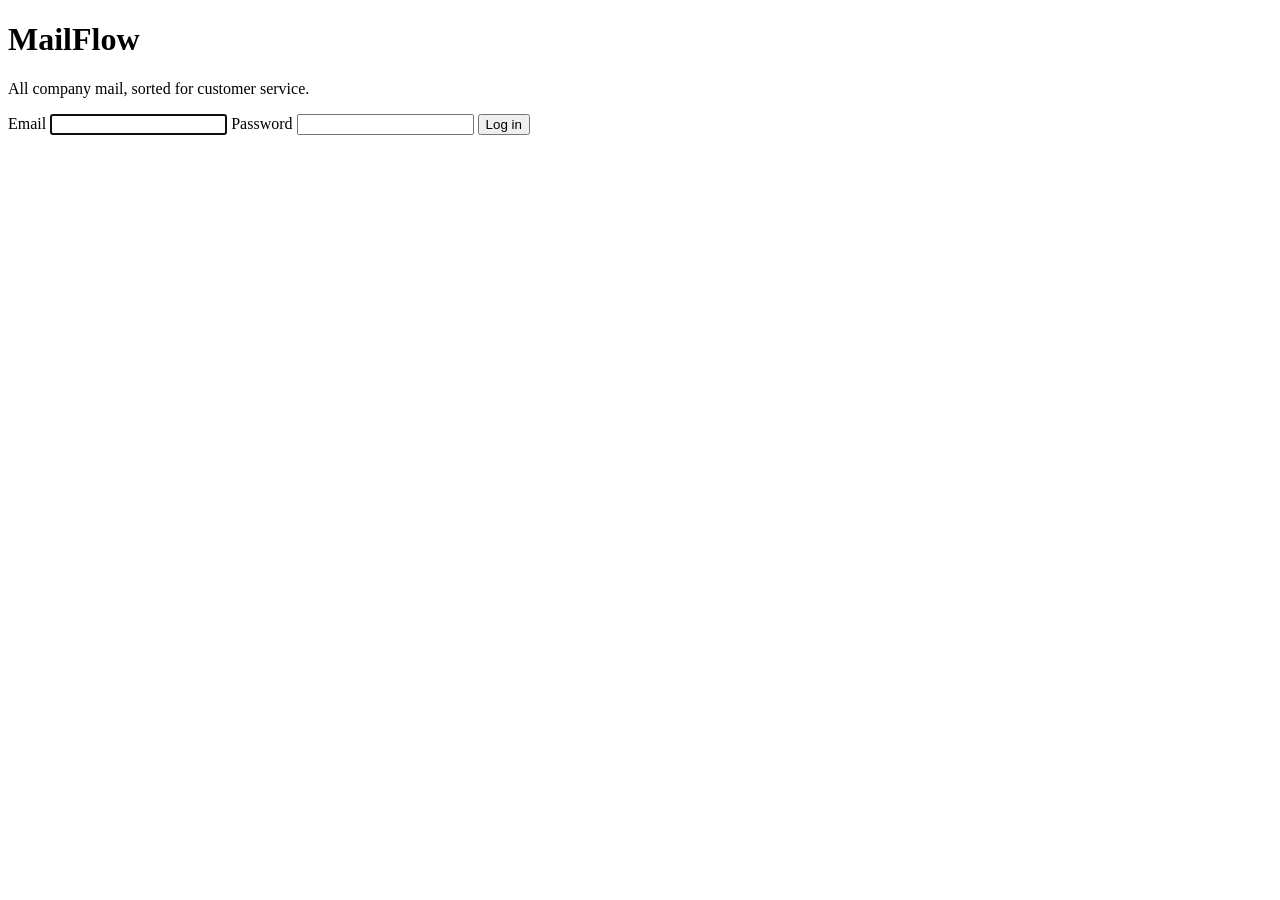
==== app/src/mailflow/static/login.html @ 0ffe6ea9 "Add MailFlow web API with session auth - JSON API for login, inbox, one email, status, Gmail reply a" ====
<!DOCTYPE html>
<html lang="en">
<head>
<meta charset="utf-8">
<meta name="viewport" content="width=device-width, initial-scale=1">
<title>Log in · MailFlow</title>
<link rel="stylesheet" href="/static/app.css">
<script src="/static/login.js" defer></script>
</head>
<body class="login-page">
<main class="login-card">
  <h1 class="brand">MailFlow</h1>
  <p class="muted">All company mail, sorted for customer service.</p>
  <form id="login-form" novalidate>
    <label>Email <input type="email" name="email" autocomplete="username" required autofocus></label>
    <label>Password <input type="password" name="password" autocomplete="current-password" required></label>
    <p id="login-error" class="error" role="alert" hidden></p>
    <button type="submit" class="btn primary">Log in</button>
  </form>
</main>
</body>
</html>
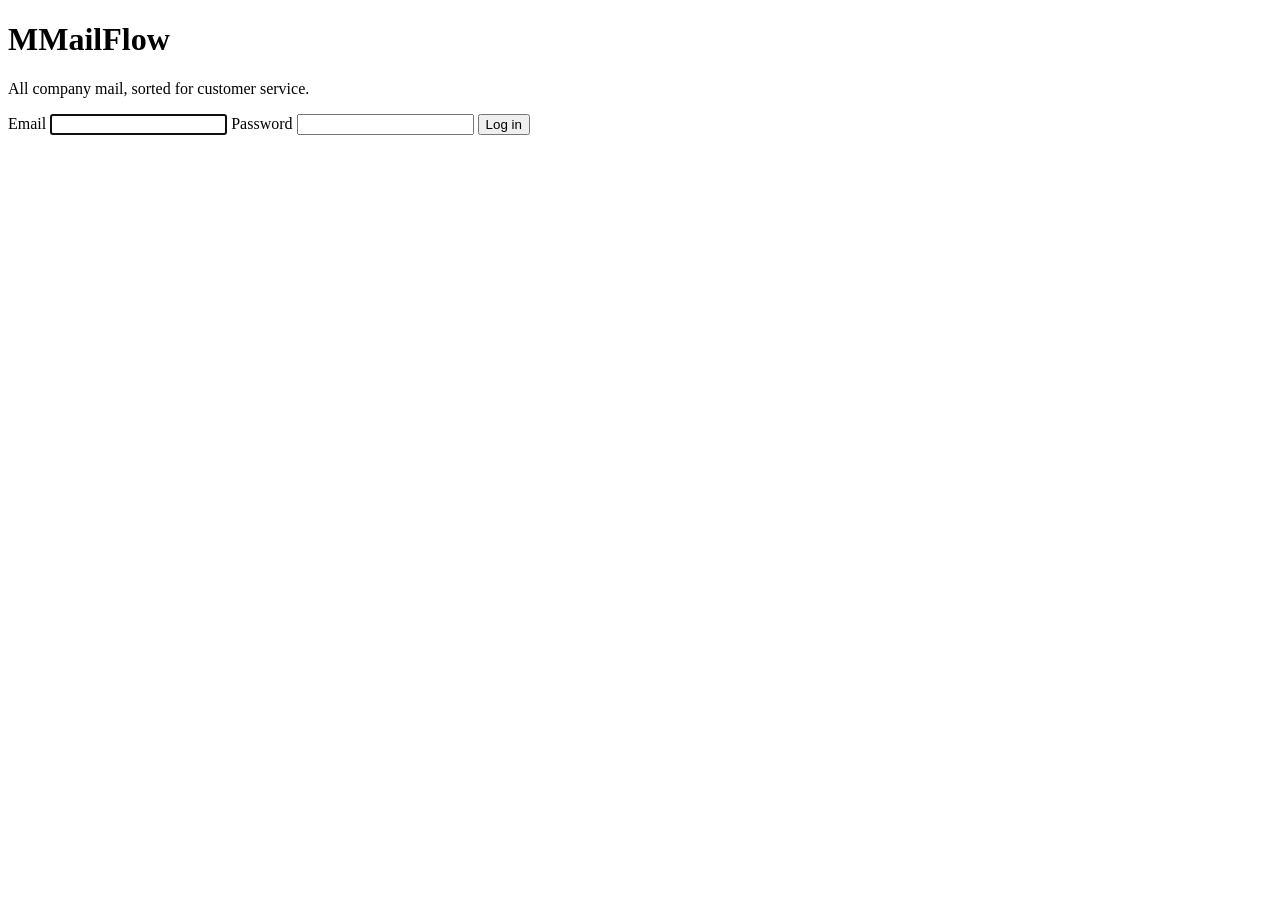
==== commit 8ed55df4: "Restyle the MailFlow page: clean, white, one accent colour - White top bar and panes with thin divid" ====
--- a/app/src/mailflow/static/login.html
+++ b/app/src/mailflow/static/login.html
@@ -9,7 +9,7 @@
 </head>
 <body class="login-page">
 <main class="login-card">
-  <h1 class="brand">MailFlow</h1>
+  <h1 class="brand"><span class="mark" aria-hidden="true">M</span>MailFlow</h1>
   <p class="muted">All company mail, sorted for customer service.</p>
   <form id="login-form" novalidate>
     <label>Email <input type="email" name="email" autocomplete="username" required autofocus></label>
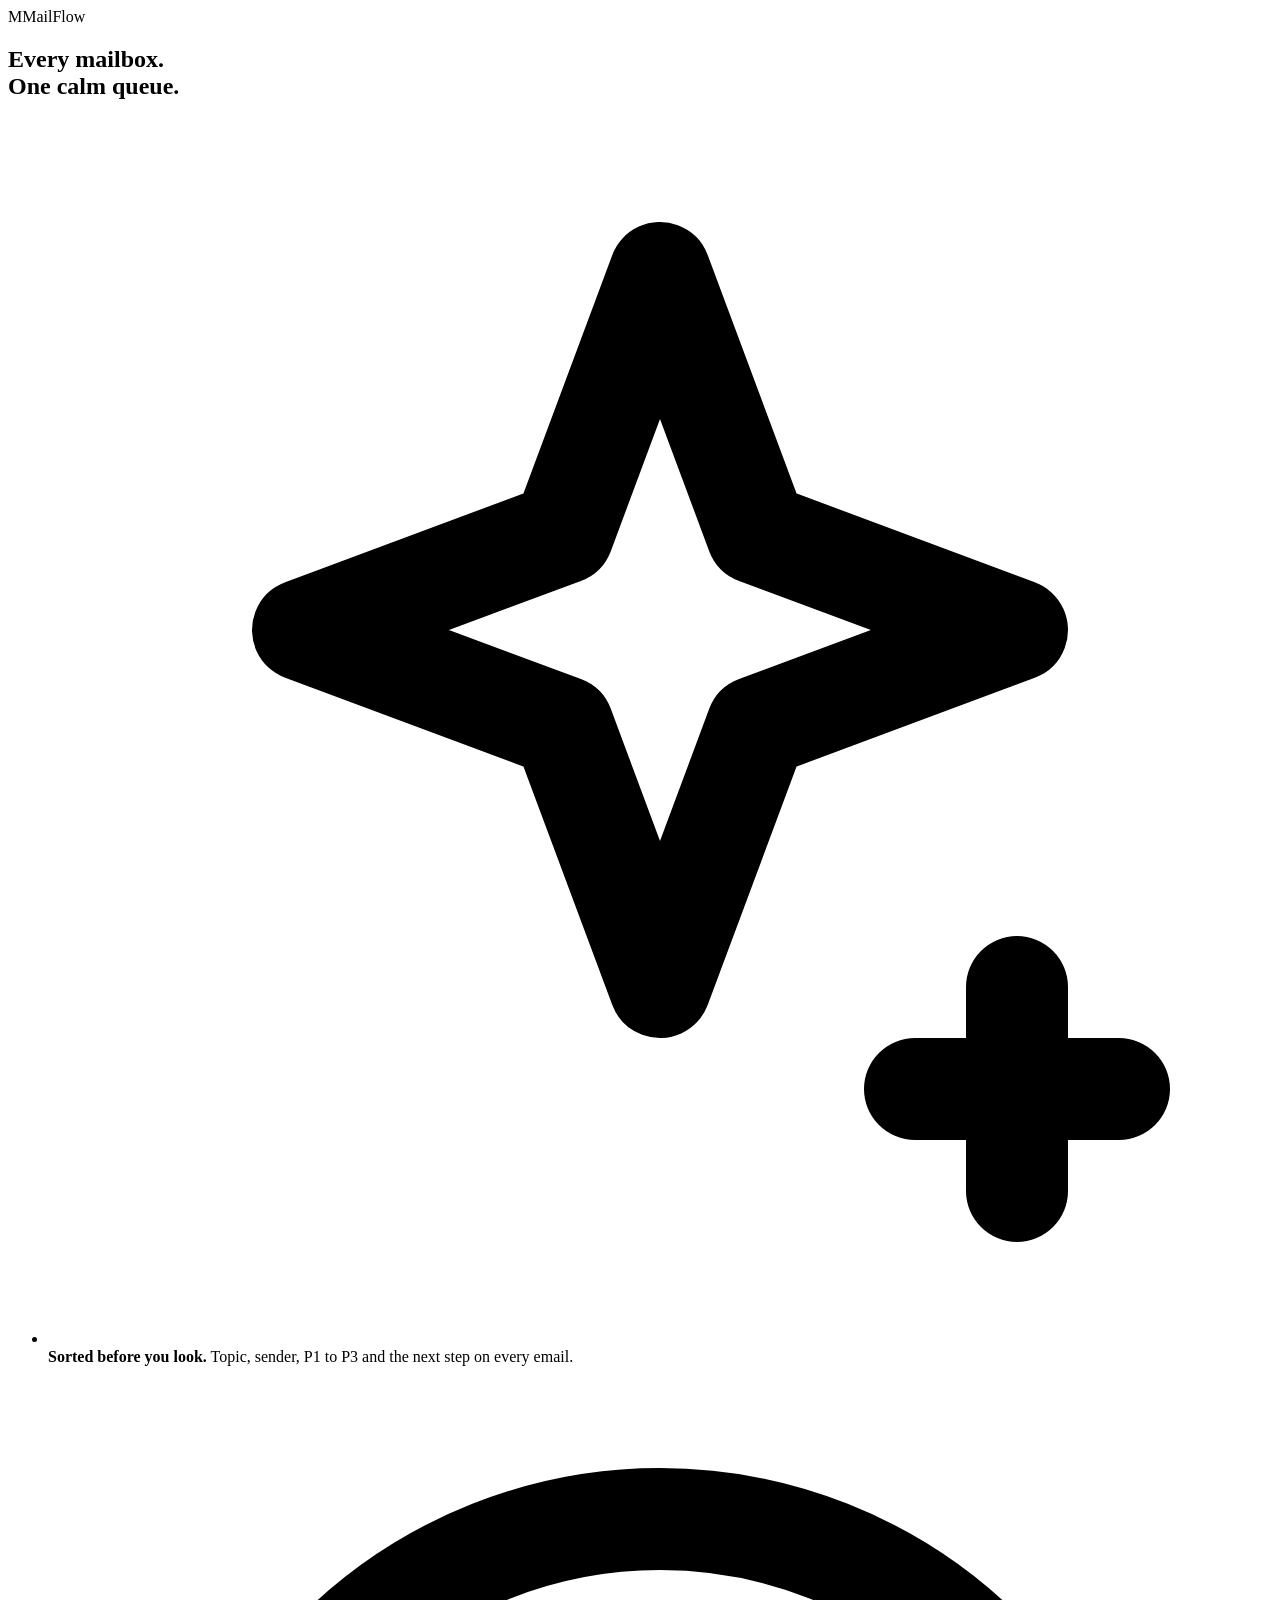
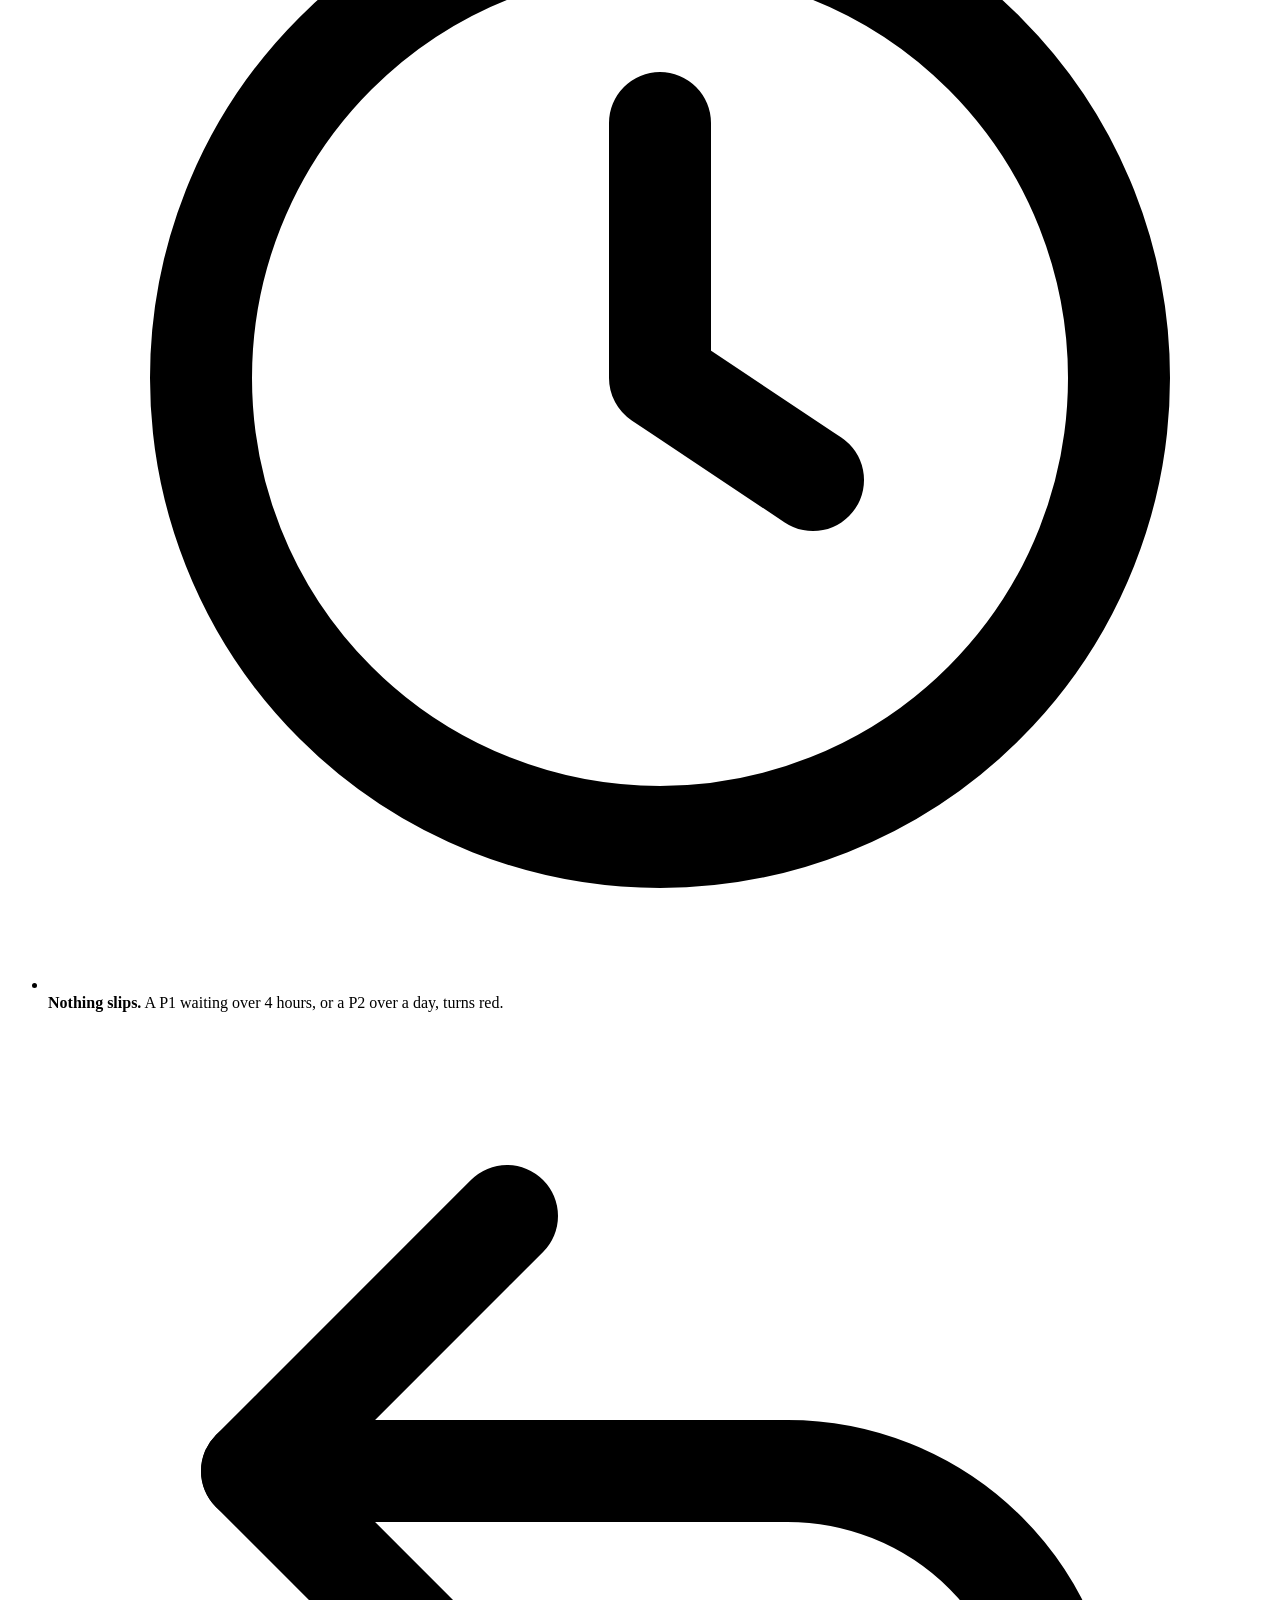
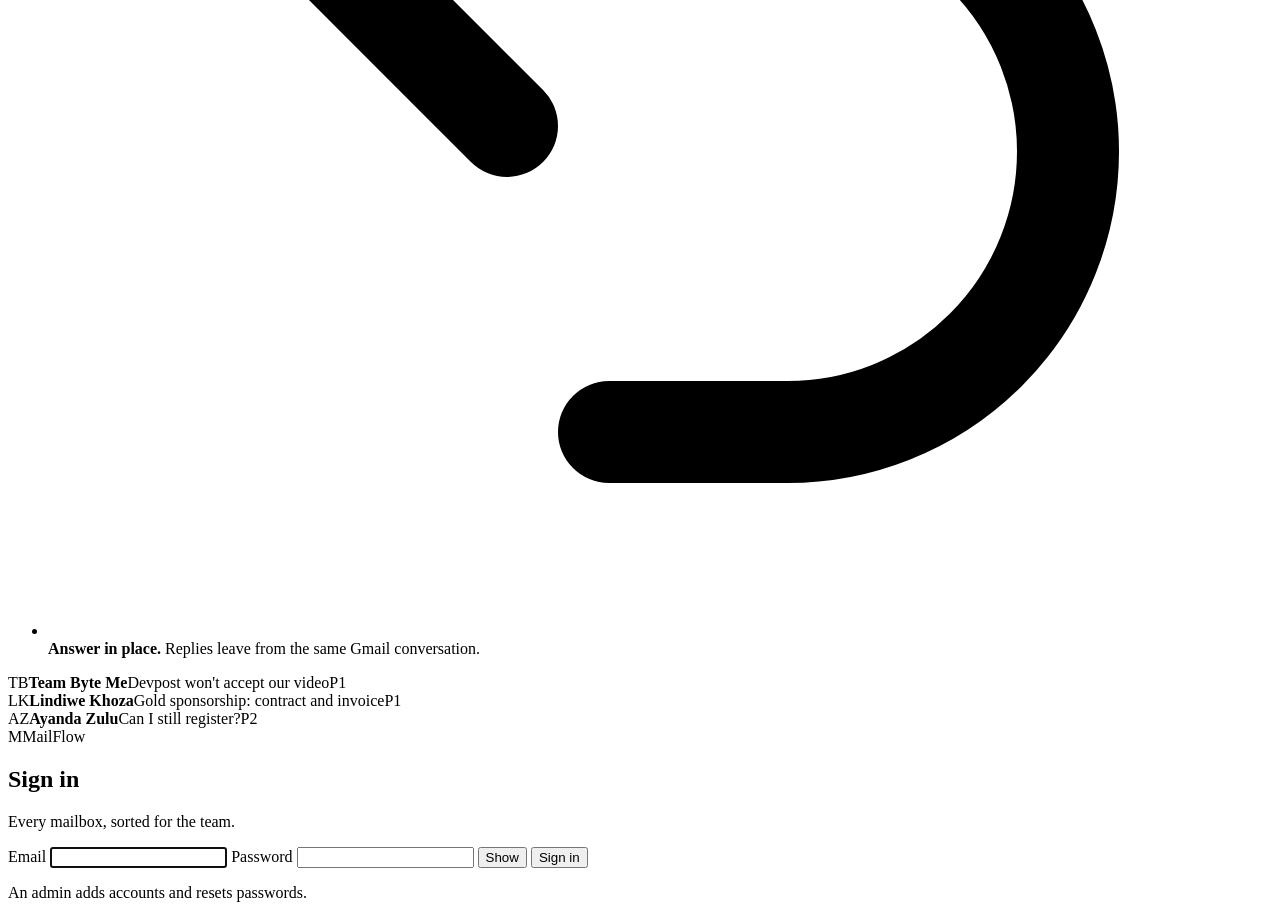
==== commit 1646fd42: "Redesign the sign-in page and add the Google button - Split layout: the pitch and a picture of the q" ====
--- a/app/src/mailflow/static/login.html
+++ b/app/src/mailflow/static/login.html
@@ -3,20 +3,63 @@
 <head>
 <meta charset="utf-8">
 <meta name="viewport" content="width=device-width, initial-scale=1">
-<title>Log in · MailFlow</title>
+<meta name="color-scheme" content="light dark">
+<title>Sign in · MailFlow</title>
 <link rel="stylesheet" href="/static/app.css">
 <script src="/static/login.js" defer></script>
 </head>
 <body class="login-page">
-<main class="login-card">
-  <h1 class="brand"><span class="mark" aria-hidden="true">M</span>MailFlow</h1>
-  <p class="muted">All company mail, sorted for customer service.</p>
-  <form id="login-form" novalidate>
-    <label>Email <input type="email" name="email" autocomplete="username" required autofocus></label>
-    <label>Password <input type="password" name="password" autocomplete="current-password" required></label>
-    <p id="login-error" class="error" role="alert" hidden></p>
-    <button type="submit" class="btn primary">Log in</button>
-  </form>
+<main class="auth">
+  <section class="auth-pitch" aria-hidden="true">
+    <div class="brand"><span class="mark">M</span>MailFlow</div>
+    <div class="pitch">
+      <h2>Every mailbox.<br>One calm queue.</h2>
+      <ul class="pitch-points">
+        <li>
+          <svg viewBox="0 0 24 24" fill="none" stroke="currentColor" stroke-width="2" stroke-linecap="round" stroke-linejoin="round"><path d="M12 3l1.9 5.1L19 10l-5.1 1.9L12 17l-1.9-5.1L5 10l5.1-1.9z"/><path d="M19 17v4M17 19h4"/></svg>
+          <span><b>Sorted before you look.</b> Topic, sender, P1 to P3 and the next step on every email.</span>
+        </li>
+        <li>
+          <svg viewBox="0 0 24 24" fill="none" stroke="currentColor" stroke-width="2" stroke-linecap="round" stroke-linejoin="round"><circle cx="12" cy="12" r="9"/><path d="M12 7v5l3 2"/></svg>
+          <span><b>Nothing slips.</b> A P1 waiting over 4 hours, or a P2 over a day, turns red.</span>
+        </li>
+        <li>
+          <svg viewBox="0 0 24 24" fill="none" stroke="currentColor" stroke-width="2" stroke-linecap="round" stroke-linejoin="round"><path d="M9 14L4 9l5-5"/><path d="M4 9h10.5a5.5 5.5 0 010 11H11"/></svg>
+          <span><b>Answer in place.</b> Replies leave from the same Gmail conversation.</span>
+        </li>
+      </ul>
+    </div>
+    <div class="pitch-preview">
+      <div class="pv-row"><span class="avatar c2">TB</span><span class="pv-main"><b>Team Byte Me</b><span>Devpost won't accept our video</span></span><span class="prio P1">P1</span></div>
+      <div class="pv-row"><span class="avatar c1">LK</span><span class="pv-main"><b>Lindiwe Khoza</b><span>Gold sponsorship: contract and invoice</span></span><span class="prio P1">P1</span></div>
+      <div class="pv-row"><span class="avatar c4">AZ</span><span class="pv-main"><b>Ayanda Zulu</b><span>Can I still register?</span></span><span class="prio P2">P2</span></div>
+    </div>
+  </section>
+
+  <section class="auth-form">
+    <div class="auth-card">
+      <div class="brand"><span class="mark" aria-hidden="true">M</span>MailFlow</div>
+      <h1>Sign in</h1>
+      <p class="muted">Every mailbox, sorted for the team.</p>
+      <a id="google" class="btn-google" href="/auth/google" hidden>
+        <svg viewBox="0 0 48 48" aria-hidden="true"><path fill="#EA4335" d="M24 9.5c3.54 0 6.71 1.22 9.21 3.6l6.85-6.85C35.9 2.38 30.47 0 24 0 14.62 0 6.51 5.38 2.56 13.22l7.98 6.19C12.43 13.72 17.74 9.5 24 9.5z"/><path fill="#4285F4" d="M46.98 24.55c0-1.57-.15-3.09-.38-4.55H24v9.02h12.94c-.58 2.96-2.26 5.48-4.78 7.18l7.73 6c4.51-4.18 7.09-10.36 7.09-17.65z"/><path fill="#FBBC05" d="M10.53 28.59c-.48-1.45-.76-2.99-.76-4.59s.27-3.14.76-4.59l-7.98-6.19C.92 16.46 0 20.12 0 24c0 3.88.92 7.54 2.56 10.78l7.97-6.19z"/><path fill="#34A853" d="M24 48c6.48 0 11.93-2.13 15.89-5.81l-7.73-6c-2.15 1.45-4.92 2.3-8.16 2.3-6.26 0-11.57-4.22-13.47-9.91l-7.98 6.19C6.51 42.62 14.62 48 24 48z"/></svg>
+        <span>Continue with Google</span>
+      </a>
+      <div id="or" class="or" hidden>or with email</div>
+      <form id="login-form" novalidate>
+        <label>Email <input type="email" name="email" autocomplete="username" required autofocus></label>
+        <label>Password
+          <span class="pw">
+            <input type="password" name="password" autocomplete="current-password" required>
+            <button type="button" class="pw-toggle" aria-label="Show password" aria-pressed="false">Show</button>
+          </span>
+        </label>
+        <p id="login-error" class="notice" role="alert" hidden></p>
+        <button type="submit" class="btn primary block">Sign in</button>
+      </form>
+      <p class="fine">An admin adds accounts and resets passwords.</p>
+    </div>
+  </section>
 </main>
 </body>
 </html>
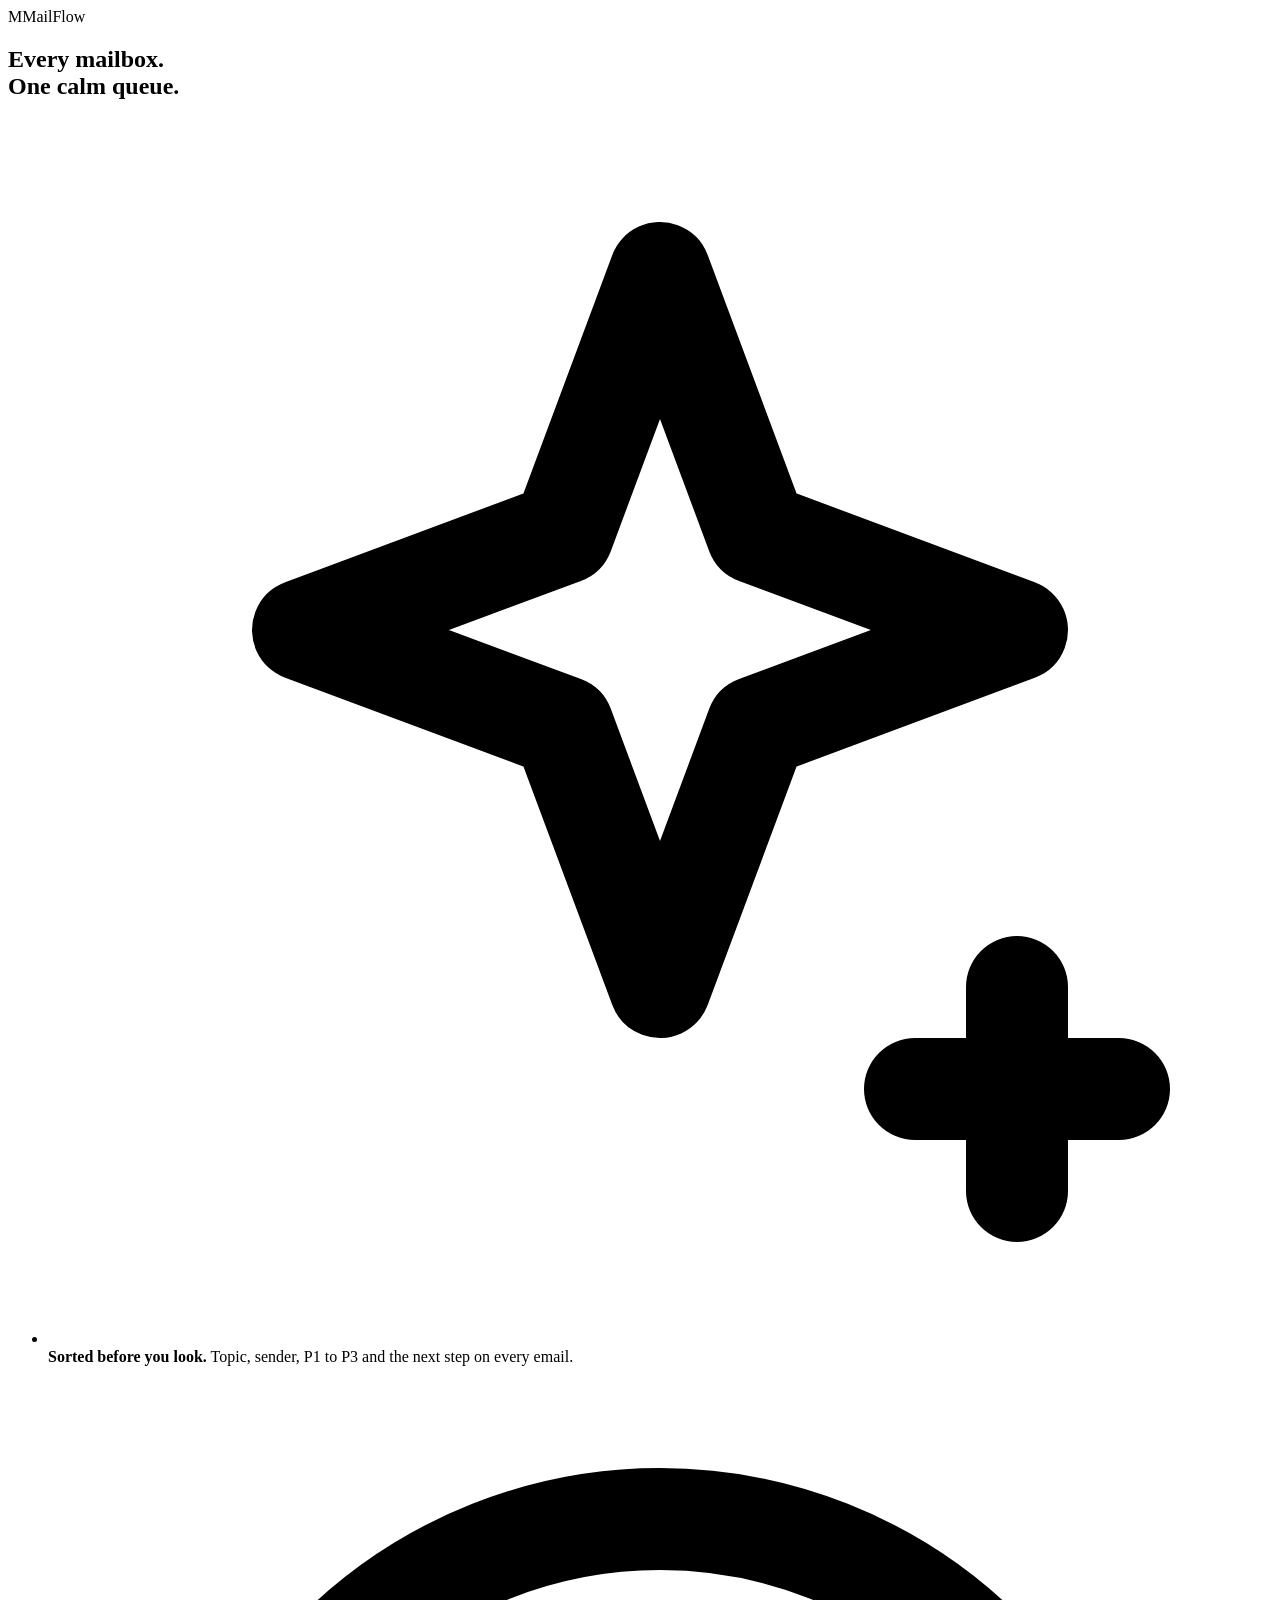
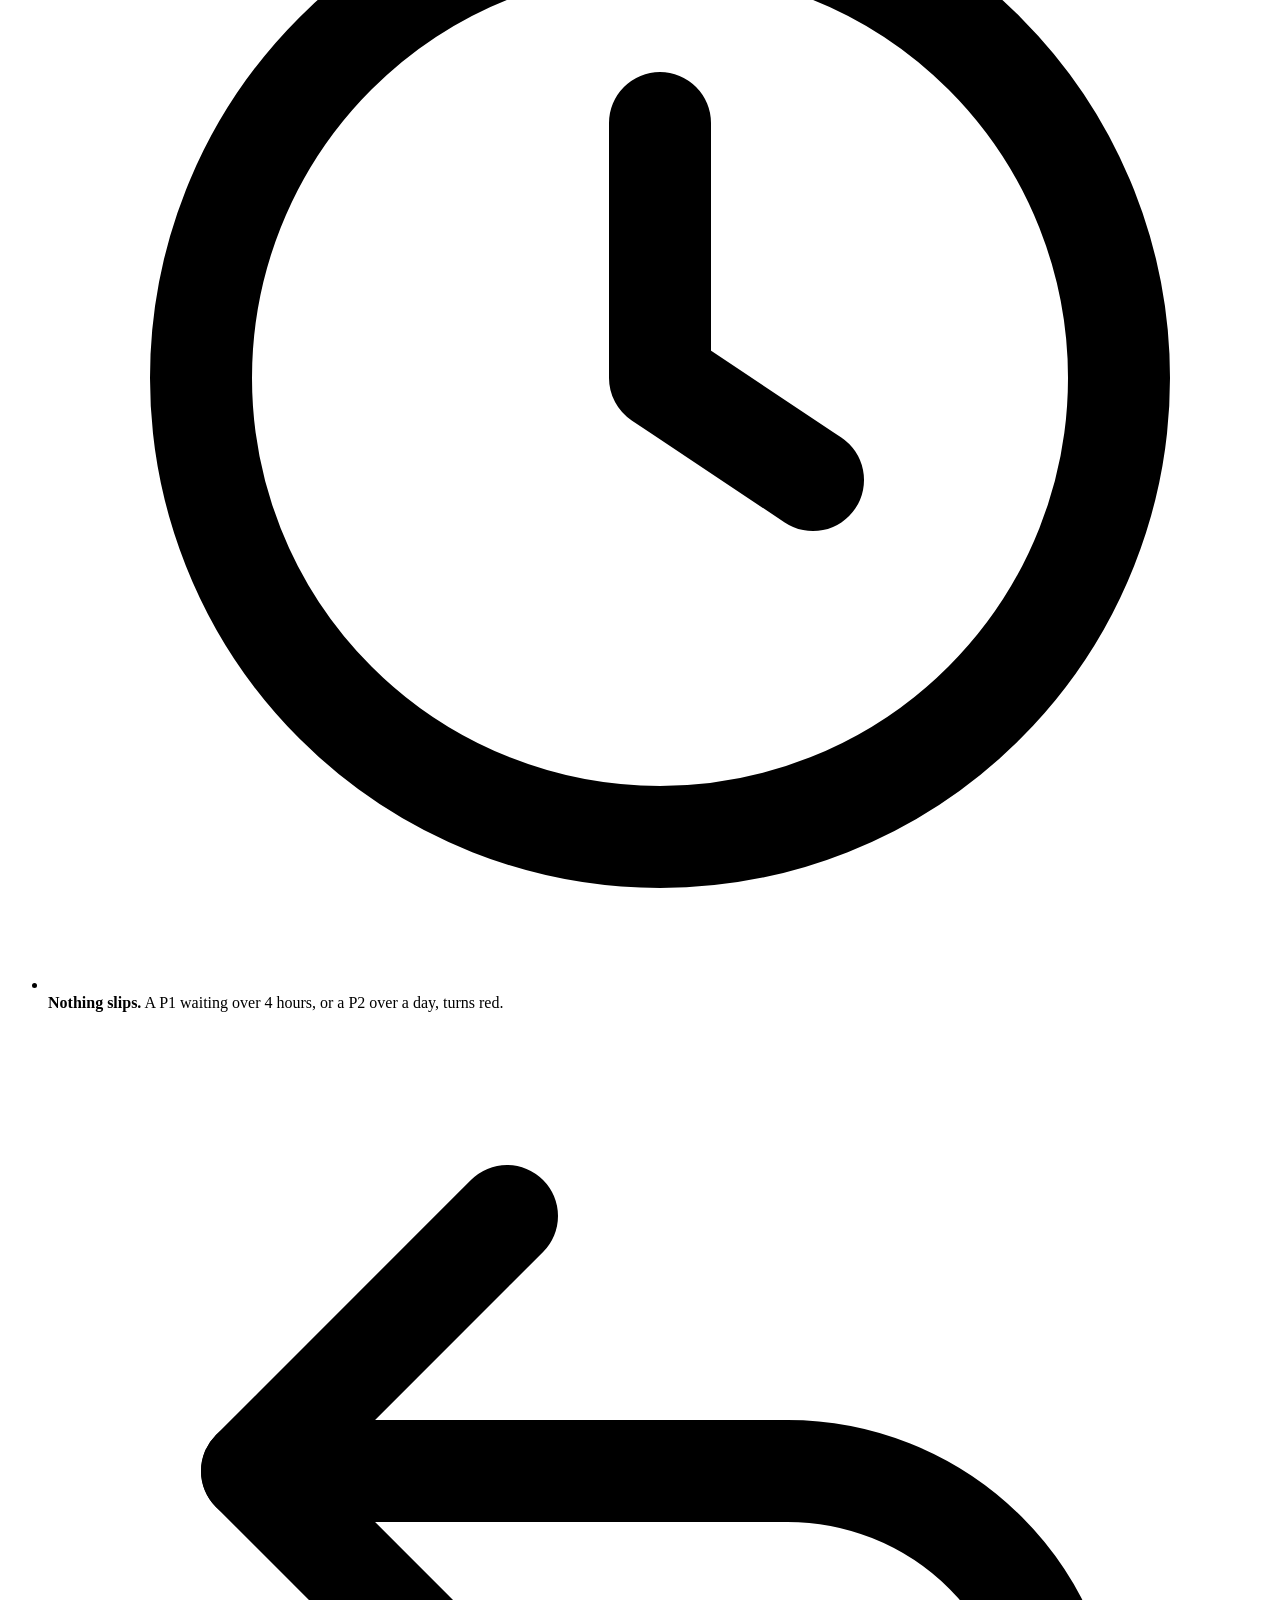
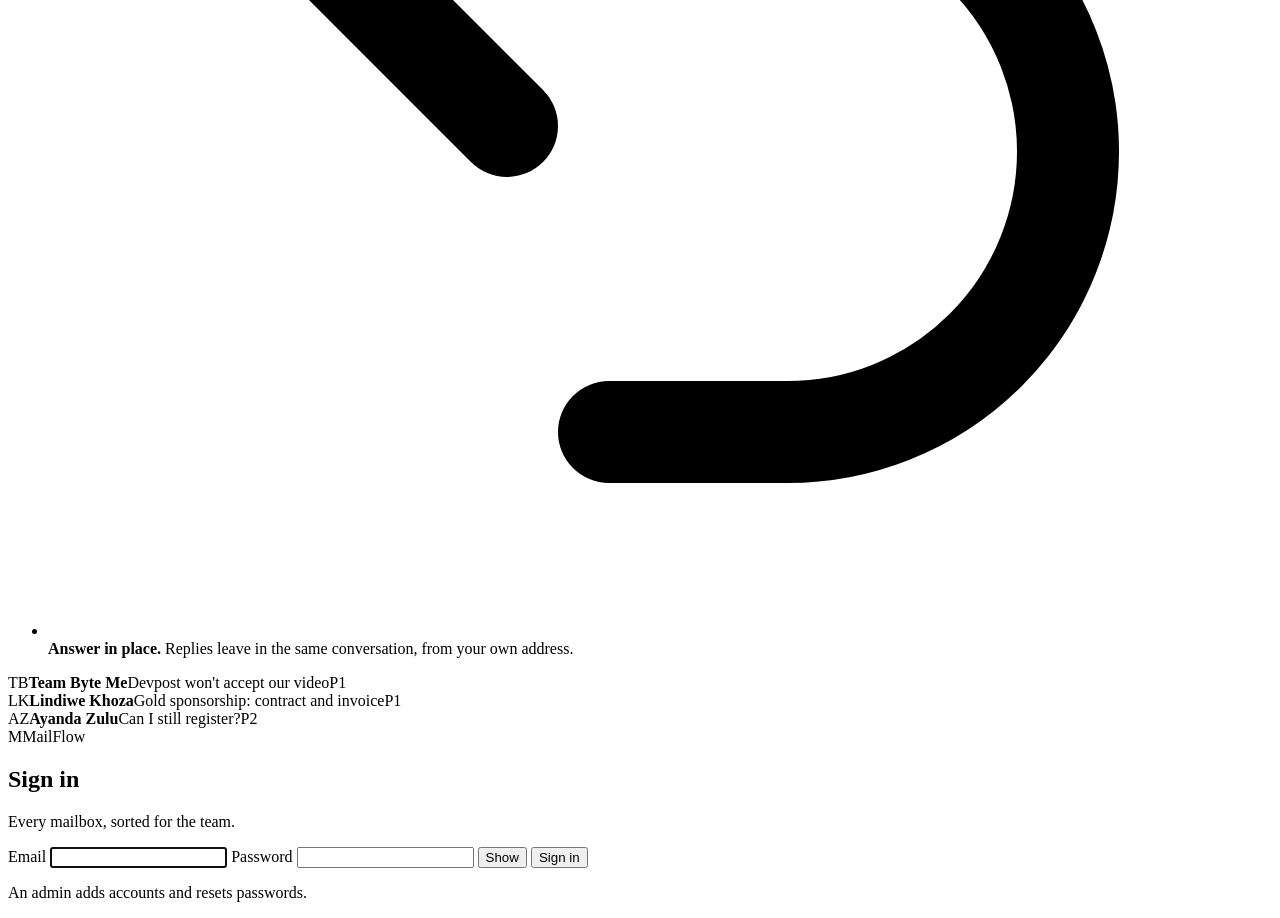
==== commit 2669d75e: "Welcome page shows the real product; phone action bar fits - Welcome page: a window with the real qu" ====
--- a/app/src/mailflow/static/login.html
+++ b/app/src/mailflow/static/login.html
@@ -5,6 +5,8 @@
 <meta name="viewport" content="width=device-width, initial-scale=1">
 <meta name="color-scheme" content="light dark">
 <title>Sign in · MailFlow</title>
+<meta name="description" content="Sign in to MailFlow: every mailbox in one queue, sorted by AI for the team.">
+<link rel="icon" href="/static/favicon.svg" type="image/svg+xml">
 <link rel="stylesheet" href="/static/app.css">
 <script src="/static/login.js" defer></script>
 </head>
@@ -25,7 +27,7 @@
         </li>
         <li>
           <svg viewBox="0 0 24 24" fill="none" stroke="currentColor" stroke-width="2" stroke-linecap="round" stroke-linejoin="round"><path d="M9 14L4 9l5-5"/><path d="M4 9h10.5a5.5 5.5 0 010 11H11"/></svg>
-          <span><b>Answer in place.</b> Replies leave from the same Gmail conversation.</span>
+          <span><b>Answer in place.</b> Replies leave in the same conversation, from your own address.</span>
         </li>
       </ul>
     </div>
@@ -41,12 +43,13 @@
       <div class="brand"><span class="mark" aria-hidden="true">M</span>MailFlow</div>
       <h1>Sign in</h1>
       <p class="muted">Every mailbox, sorted for the team.</p>
-      <a id="google" class="btn-google" href="/auth/google" hidden>
+      <a id="google" class="btn-google" href="/auth/google" data-google hidden>
         <svg viewBox="0 0 48 48" aria-hidden="true"><path fill="#EA4335" d="M24 9.5c3.54 0 6.71 1.22 9.21 3.6l6.85-6.85C35.9 2.38 30.47 0 24 0 14.62 0 6.51 5.38 2.56 13.22l7.98 6.19C12.43 13.72 17.74 9.5 24 9.5z"/><path fill="#4285F4" d="M46.98 24.55c0-1.57-.15-3.09-.38-4.55H24v9.02h12.94c-.58 2.96-2.26 5.48-4.78 7.18l7.73 6c4.51-4.18 7.09-10.36 7.09-17.65z"/><path fill="#FBBC05" d="M10.53 28.59c-.48-1.45-.76-2.99-.76-4.59s.27-3.14.76-4.59l-7.98-6.19C.92 16.46 0 20.12 0 24c0 3.88.92 7.54 2.56 10.78l7.97-6.19z"/><path fill="#34A853" d="M24 48c6.48 0 11.93-2.13 15.89-5.81l-7.73-6c-2.15 1.45-4.92 2.3-8.16 2.3-6.26 0-11.57-4.22-13.47-9.91l-7.98 6.19C6.51 42.62 14.62 48 24 48z"/></svg>
         <span>Continue with Google</span>
       </a>
-      <div id="or" class="or" hidden>or with email</div>
-      <form id="login-form" novalidate>
+      <div id="or" class="or" data-google hidden>or with email</div>
+      <!-- method="post": if the script has not run yet, a native submit must not put the password in the URL -->
+      <form id="login-form" method="post" novalidate>
         <label>Email <input type="email" name="email" autocomplete="username" required autofocus></label>
         <label>Password
           <span class="pw">
